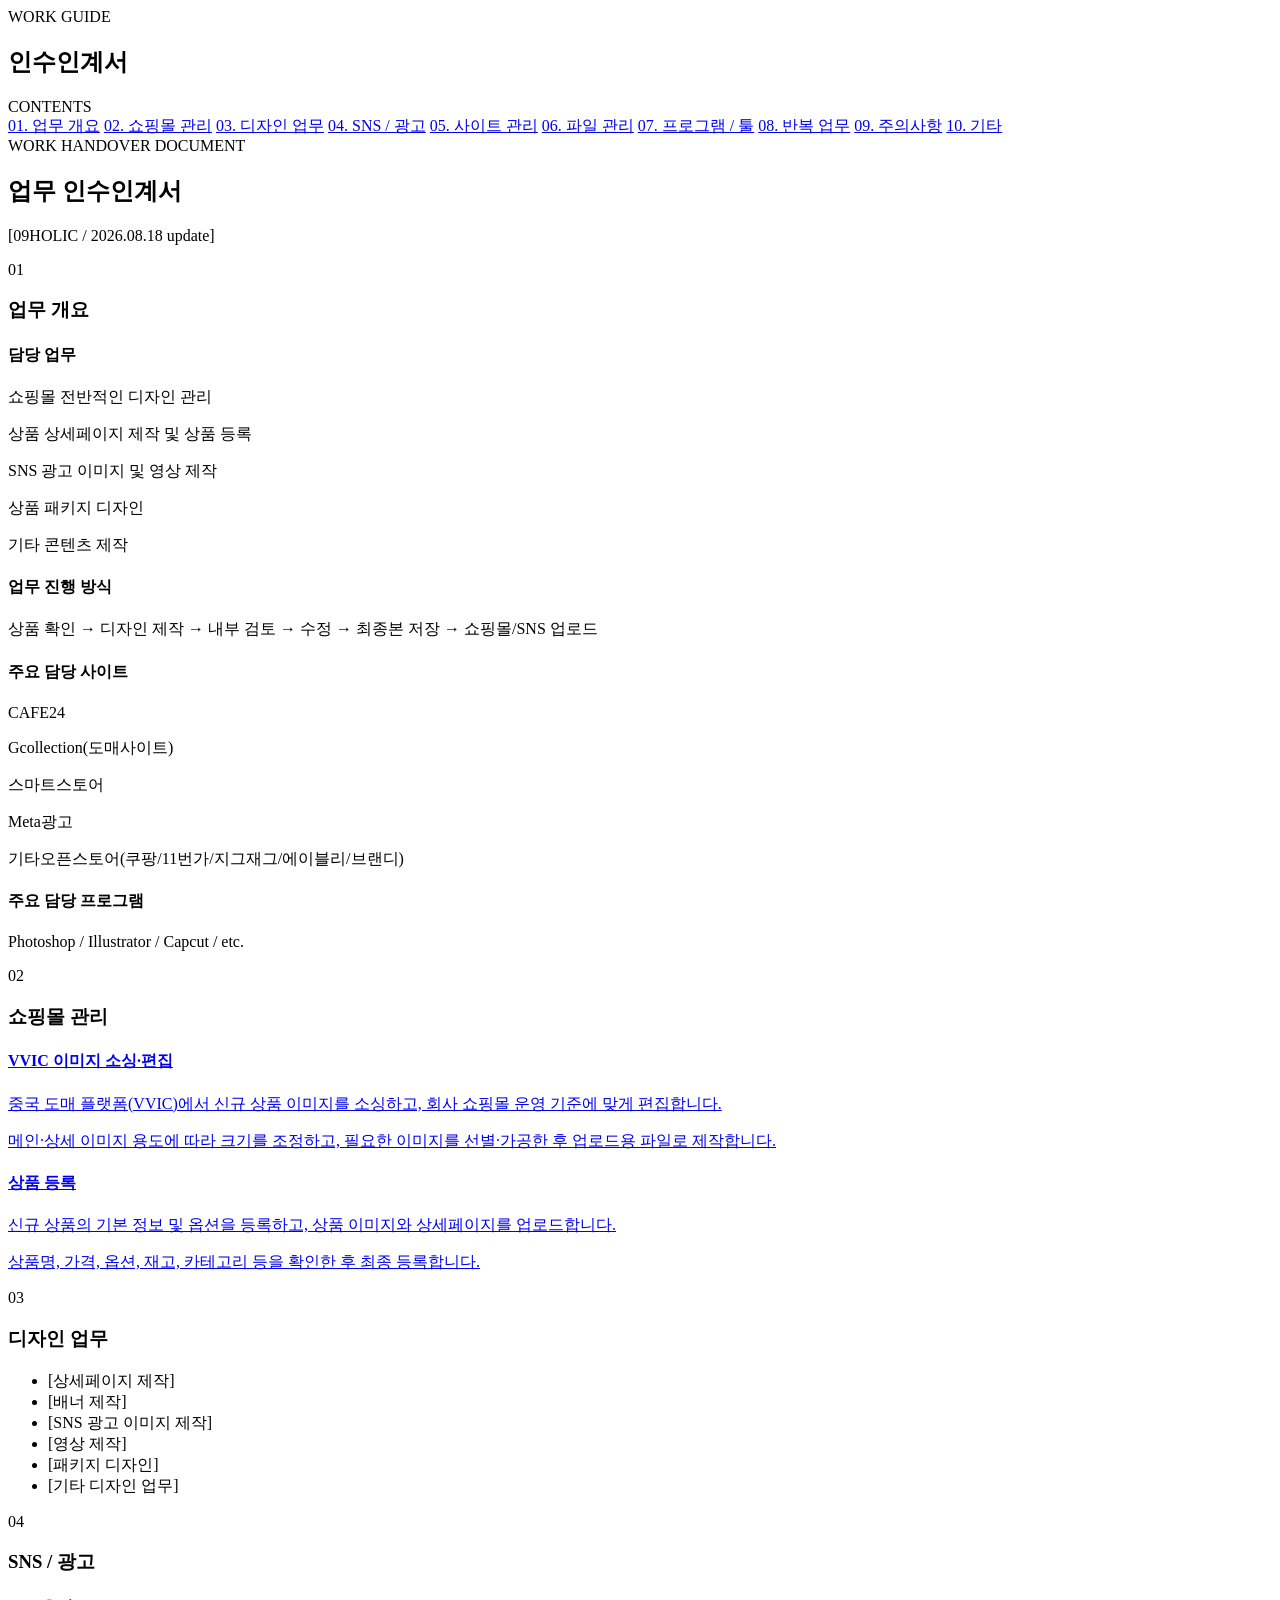
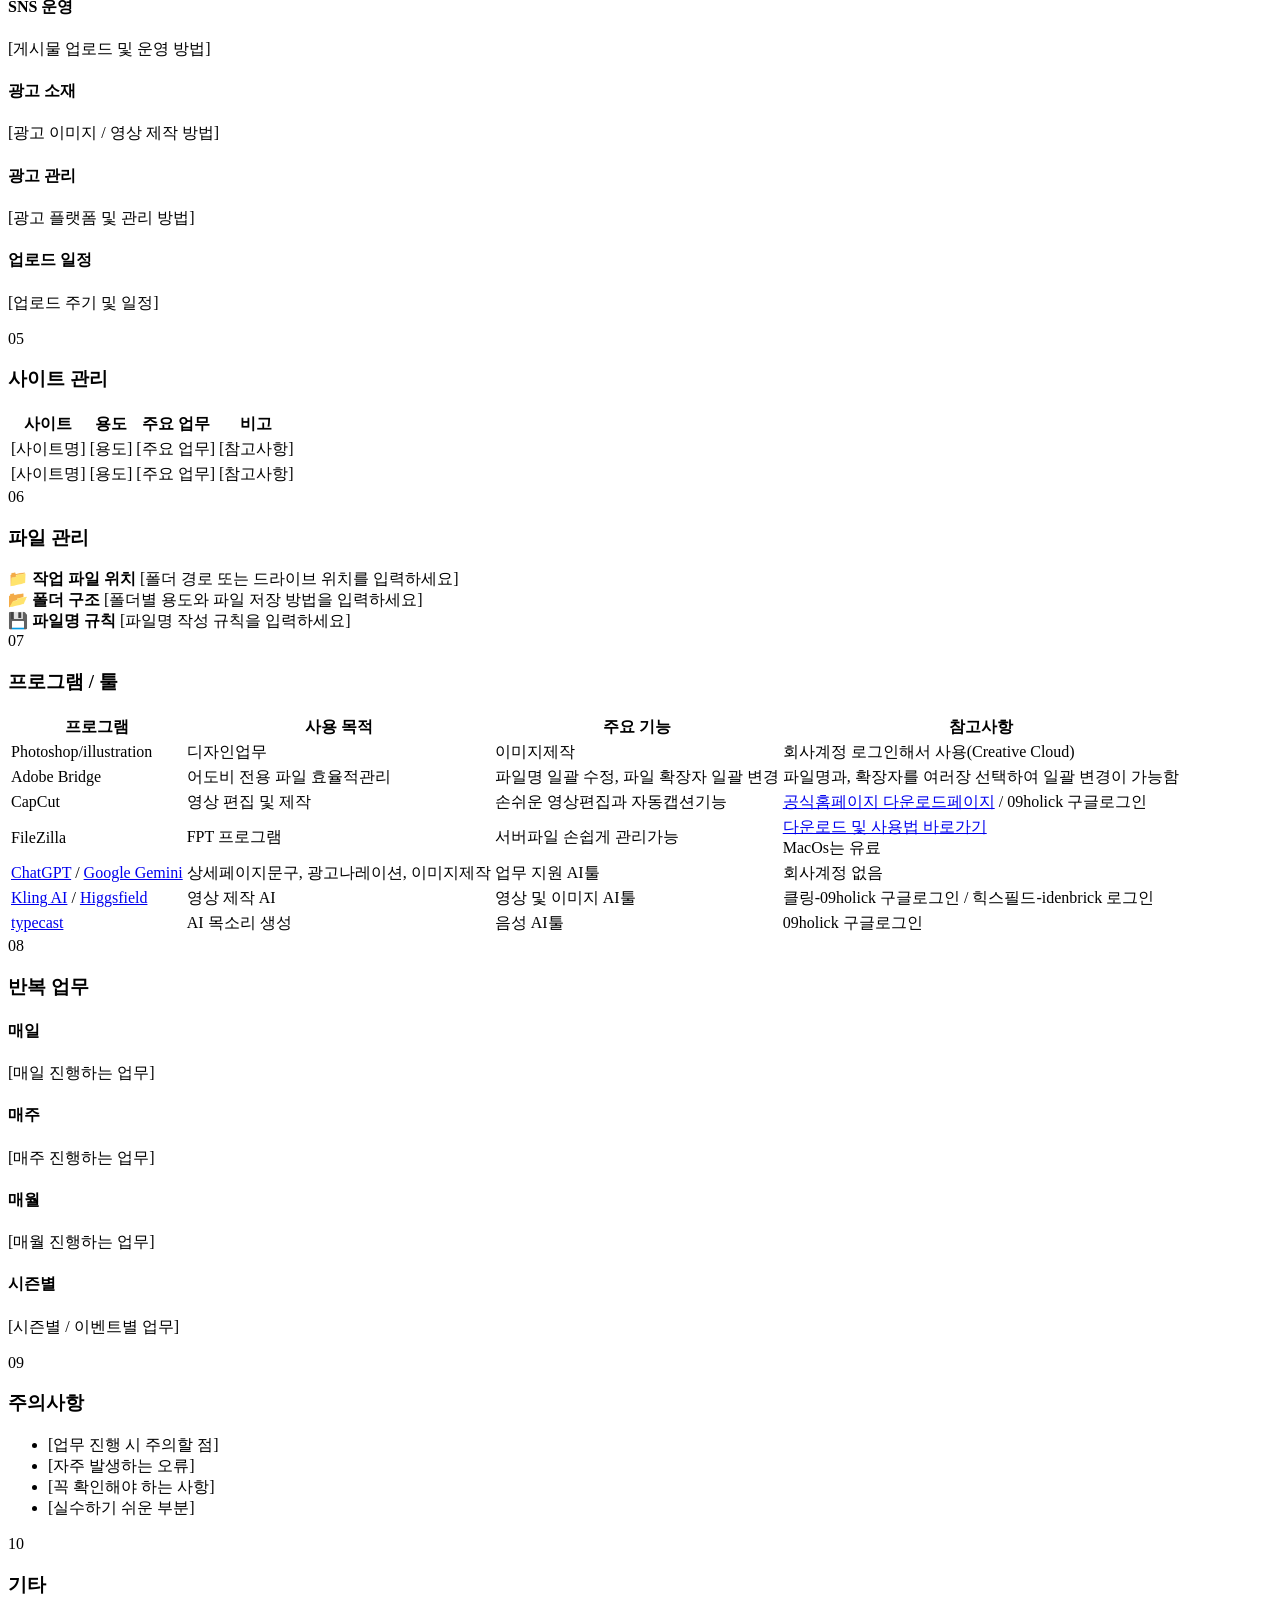
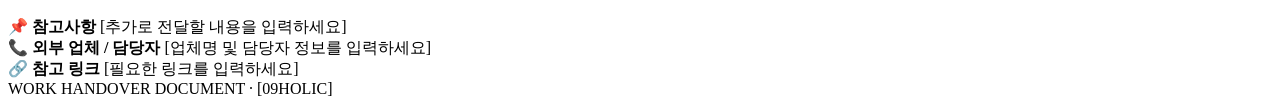
==== index.html @ c2da9ac1 "Add files via upload" ====
<!DOCTYPE html>
<html lang="ko">

<head>
    <meta charset="UTF-8">
    <meta name="viewport" content="width=device-width, initial-scale=1.0">
    <title>Web design 업무 인수인계서</title>
    <!-- 프리텐다드 폰트css -->
    <link rel="stylesheet" href="./css/pretendard-subset.css">
    <link rel="stylesheet" href="./css/pretendard.css">
    <!-- font-css -->
    <link rel="stylesheet" href="./css/style.css">
</head>

<body>
    <div class="layout">
        <!-- =========================사이드바========================== -->
        <aside class="sidebar">
            <div class="sidebar-logo">
                <div class="small">WORK GUIDE</div>
                <h1>인수인계서</h1>
            </div>
            <div class="menu-title">CONTENTS</div>
            <nav>
                <a href="#overview">01. 업무 개요</a>
                <a href="#shopping">02. 쇼핑몰 관리</a>
                <a href="#design">03. 디자인 업무</a>
                <a href="#sns">04. SNS / 광고</a>
                <a href="#website">05. 사이트 관리</a>
                <a href="#files">06. 파일 관리</a>
                <a href="#tools">07. 프로그램 / 툴</a>
                <a href="#routine">08. 반복 업무</a>
                <a href="#notice">09. 주의사항</a>
                <a href="#etc">10. 기타</a>
            </nav>
        </aside>
        <!-- =========================메인 콘텐츠========================== -->
        <main class="main">

            <!-- HEADER -->
            <div class="hero">
                <div class="label">WORK HANDOVER DOCUMENT</div>

                <h2>업무 인수인계서</h2>

                <p>
                    [09HOLIC / 2026.08.18 update]
                </p>
            </div>


            <!-- 01 업무 개요 -->
            <section id="overview">
                <div class="section-card">

                    <div class="section-number">01</div>
                    <h3>업무 개요</h3>

                    <div class="work-grid">

                        <div class="work-card">
                            <h4>담당 업무</h4>
                            <p>쇼핑몰 전반적인 디자인 관리</p>
                            <p>상품 상세페이지 제작 및 상품 등록</p>
                            <p>SNS 광고 이미지 및 영상 제작</p>
                            <p>상품 패키지 디자인</p>
                            <p>기타 콘텐츠 제작</p>
                        </div>

                        <div class="work-card">
                            <h4>업무 진행 방식</h4>
                            <p>상품 확인 → 디자인 제작 → 내부 검토 → 수정 → 최종본 저장 → 쇼핑몰/SNS 업로드</p>
                        </div>

                        <div class="work-card">
                            <h4>주요 담당 사이트</h4>
                            <p>CAFE24</p>
                            <p>Gcollection(도매사이트)</p>
                            <p>스마트스토어</p>
                            <p>Meta광고</p>
                            <p>기타오픈스토어(쿠팡/11번가/지그재그/에이블리/브랜디)</p>
                        </div>

                        <div class="work-card">
                            <h4>주요 담당 프로그램</h4>
                            <p>Photoshop / Illustrator / Capcut / etc.</p>
                        </div>

                    </div>

                </div>
            </section>


            <!-- 02 쇼핑몰 관리 -->
            <section id="shopping">
                <div class="section-card">

                    <div class="section-number">02</div>
                    <h3>쇼핑몰 관리</h3>

                    <div class="work-grid">

                        <a class="work-card" href="소싱편집.html">
                            <h4>VVIC 이미지 소싱·편집</h4>
                            <p>중국 도매 플랫폼(VVIC)에서 신규 상품 이미지를 소싱하고, 회사 쇼핑몰 운영 기준에 맞게 편집합니다.</p>
                            <p>메인·상세 이미지 용도에 따라 크기를 조정하고, 필요한 이미지를 선별·가공한 후 업로드용 파일로 제작합니다.</p>

                        </a>

                        <a class="work-card" href="상품등록.html">
                            <h4>상품 등록</h4>
                            <p>신규 상품의 기본 정보 및 옵션을 등록하고, 상품 이미지와 상세페이지를 업로드합니다.</p>
                            <p>상품명, 가격, 옵션, 재고, 카테고리 등을 확인한 후 최종 등록합니다.</p>

                        </a>

                        <!--<a class="work-card" href="상품수정.html">
                            <h4>상품 수정</h4>
                            <p>기존 상품의 상품명, 가격, 옵션, 이미지, 상세페이지 등의 내용을 수정합니다.</p>
                            <p>수정 후 실제 쇼핑몰에서 정상적으로 반영되었는지 확인합니다.</p>
                        </a>

                        <a class="work-card" href="기타쇼핑몰관리.html">
                            <h4>기타 쇼핑몰 관리</h4>
                            <p>쇼핑몰 내 배너, 상품 노출, 카테고리, 기획전 등 전반적인 콘텐츠를 관리합니다.</p>
                            <p>사이트 내 수정사항 발생 시 해당 페이지를 확인하고 필요한 내용을 업데이트합니다.</p>
                        </a>-->

                    </div>

                </div>
            </section>


            <!-- 03 디자인 -->
            <section id="design">
                <div class="section-card">

                    <div class="section-number">03</div>
                    <h3>디자인 업무</h3>

                    <ul>
                        <li>[상세페이지 제작]</li>
                        <li>[배너 제작]</li>
                        <li>[SNS 광고 이미지 제작]</li>
                        <li>[영상 제작]</li>
                        <li>[패키지 디자인]</li>
                        <li>[기타 디자인 업무]</li>
                    </ul>

                </div>
            </section>


            <!-- 04 SNS / 광고 -->
            <section id="sns">
                <div class="section-card">

                    <div class="section-number">04</div>
                    <h3>SNS / 광고</h3>

                    <div class="work-grid">

                        <div class="work-card">
                            <h4>SNS 운영</h4>
                            <p>[게시물 업로드 및 운영 방법]</p>
                        </div>

                        <div class="work-card">
                            <h4>광고 소재</h4>
                            <p>[광고 이미지 / 영상 제작 방법]</p>
                        </div>

                        <div class="work-card">
                            <h4>광고 관리</h4>
                            <p>[광고 플랫폼 및 관리 방법]</p>
                        </div>

                        <div class="work-card">
                            <h4>업로드 일정</h4>
                            <p>[업로드 주기 및 일정]</p>
                        </div>

                    </div>

                </div>
            </section>


            <!-- 05 사이트 관리 -->
            <section id="website">
                <div class="section-card">

                    <div class="section-number">05</div>
                    <h3>사이트 관리</h3>

                    <table>

                        <thead>
                            <tr>
                                <th>사이트</th>
                                <th>용도</th>
                                <th>주요 업무</th>
                                <th>비고</th>
                            </tr>
                        </thead>

                        <tbody>

                            <tr>
                                <td>[사이트명]</td>
                                <td>[용도]</td>
                                <td>[주요 업무]</td>
                                <td>[참고사항]</td>
                            </tr>

                            <tr>
                                <td>[사이트명]</td>
                                <td>[용도]</td>
                                <td>[주요 업무]</td>
                                <td>[참고사항]</td>
                            </tr>

                        </tbody>

                    </table>

                </div>
            </section>


            <!-- 06 파일 관리 -->
            <section id="files">
                <div class="section-card">

                    <div class="section-number">06</div>
                    <h3>파일 관리</h3>

                    <div class="info-box">
                        <strong>📁 작업 파일 위치</strong>
                        [폴더 경로 또는 드라이브 위치를 입력하세요]
                    </div>

                    <div class="info-box">
                        <strong>📂 폴더 구조</strong>
                        [폴더별 용도와 파일 저장 방법을 입력하세요]
                    </div>

                    <div class="info-box">
                        <strong>💾 파일명 규칙</strong>
                        [파일명 작성 규칙을 입력하세요]
                    </div>

                </div>
            </section>


            <!-- 07 프로그램 -->
            <section id="tools">
                <div class="section-card">

                    <div class="section-number">07</div>
                    <h3>프로그램 / 툴</h3>

                    <table>

                        <thead>
                            <tr>
                                <th>프로그램</th>
                                <th>사용 목적</th>
                                <th>주요 기능</th>
                                <th>참고사항</th>
                            </tr>
                        </thead>

                        <tbody>

                            <tr>
                                <td>Photoshop/illustration</td>
                                <td>디자인업무</td>
                                <td>이미지제작</td>
                                <td>회사계정 로그인해서 사용(Creative Cloud)</td>
                            </tr>

                            <tr>
                                <td>Adobe Bridge</td>
                                <td>어도비 전용 파일 효율적관리</td>
                                <td>파일명 일괄 수정, 파일 확장자 일괄 변경</td>
                                <td>파일명과, 확장자를 여러장 선택하여 일괄 변경이 가능함</td>
                            </tr>

                            <tr>
                                <td>CapCut</td>
                                <td>영상 편집 및 제작</td>
                                <td>손쉬운 영상편집과 자동캡션기능</td>
                                <td><a title="다운로드페이지" target="_blank" rel="noopener"
                                        href="https://www.capcut.com/ko-kr/tools/desktop-video-editor">공식홈페이지
                                        다운로드페이지</a> / 09holick 구글로그인</td>
                            </tr>

                            <tr>
                                <td>FileZilla</td>
                                <td>FPT 프로그램</td>
                                <td>서버파일 손쉽게 관리가능</td>
                                <td><a title="바로가기" target="_blank" rel="noopener"
                                        href="https://manual.dothome.co.kr/manual/info/87">다운로드 및 사용법 바로가기</a><br>MacOs는
                                    유료</td>
                            </tr>

                            <tr>
                                <td><a title="바로가기" target="_blank" rel="noopener"
                                        href="https://chatgpt.com/">ChatGPT</a> / <a title="바로가기" target="_blank"
                                        rel="noopener" href="https://gemini.google.com/app?hl=ko">Google Gemini</a></td>
                                <td>상세페이지문구, 광고나레이션, 이미지제작</td>
                                <td>업무 지원 AI툴</td>
                                <td>회사계정 없음</td>
                            </tr>

                            <tr>
                                <td><a title="바로가기" target="_blank" rel="noopener" href="https://kling.ai/">Kling AI</a>
                                    / <a title="바로가기" target="_blank" rel="noopener"
                                        href="https://higgsfield.ai/">Higgsfield</a></td>
                                <td>영상 제작 AI</td>
                                <td>영상 및 이미지 AI툴</td>
                                <td>클링-09holick 구글로그인 / 힉스필드-idenbrick 로그인</td>
                            </tr>
                            <tr>
                                <td><a title="바로가기" target="_blank" rel="noopener" href="https://studio.typecast.ai/">typecast</a></td>
                                <td>AI 목소리 생성</td>
                                <td>음성 AI툴</td>
                                <td>09holick 구글로그인</td>
                            </tr>
                        </tbody>

                    </table>

                </div>
            </section>


            <!-- 08 반복 업무 -->
            <section id="routine">
                <div class="section-card">

                    <div class="section-number">08</div>
                    <h3>반복 업무</h3>

                    <div class="work-grid">

                        <div class="work-card">
                            <h4>매일</h4>
                            <p>[매일 진행하는 업무]</p>
                        </div>

                        <div class="work-card">
                            <h4>매주</h4>
                            <p>[매주 진행하는 업무]</p>
                        </div>

                        <div class="work-card">
                            <h4>매월</h4>
                            <p>[매월 진행하는 업무]</p>
                        </div>

                        <div class="work-card">
                            <h4>시즌별</h4>
                            <p>[시즌별 / 이벤트별 업무]</p>
                        </div>

                    </div>

                </div>
            </section>


            <!-- 09 주의사항 -->
            <section id="notice">
                <div class="section-card">

                    <div class="section-number">09</div>
                    <h3>주의사항</h3>

                    <ul>
                        <li>[업무 진행 시 주의할 점]</li>
                        <li>[자주 발생하는 오류]</li>
                        <li>[꼭 확인해야 하는 사항]</li>
                        <li>[실수하기 쉬운 부분]</li>
                    </ul>

                </div>
            </section>


            <!-- 10 기타 -->
            <section id="etc">
                <div class="section-card">

                    <div class="section-number">10</div>
                    <h3>기타</h3>

                    <div class="info-box">
                        <strong>📌 참고사항</strong>
                        [추가로 전달할 내용을 입력하세요]
                    </div>

                    <div class="info-box">
                        <strong>📞 외부 업체 / 담당자</strong>
                        [업체명 및 담당자 정보를 입력하세요]
                    </div>

                    <div class="info-box">
                        <strong>🔗 참고 링크</strong>
                        [필요한 링크를 입력하세요]
                    </div>

                </div>
            </section>


            <footer>
                WORK HANDOVER DOCUMENT · [09HOLIC]
            </footer>

        </main>
    </div>

    <div class="board">

    </div>
</body>

</html>
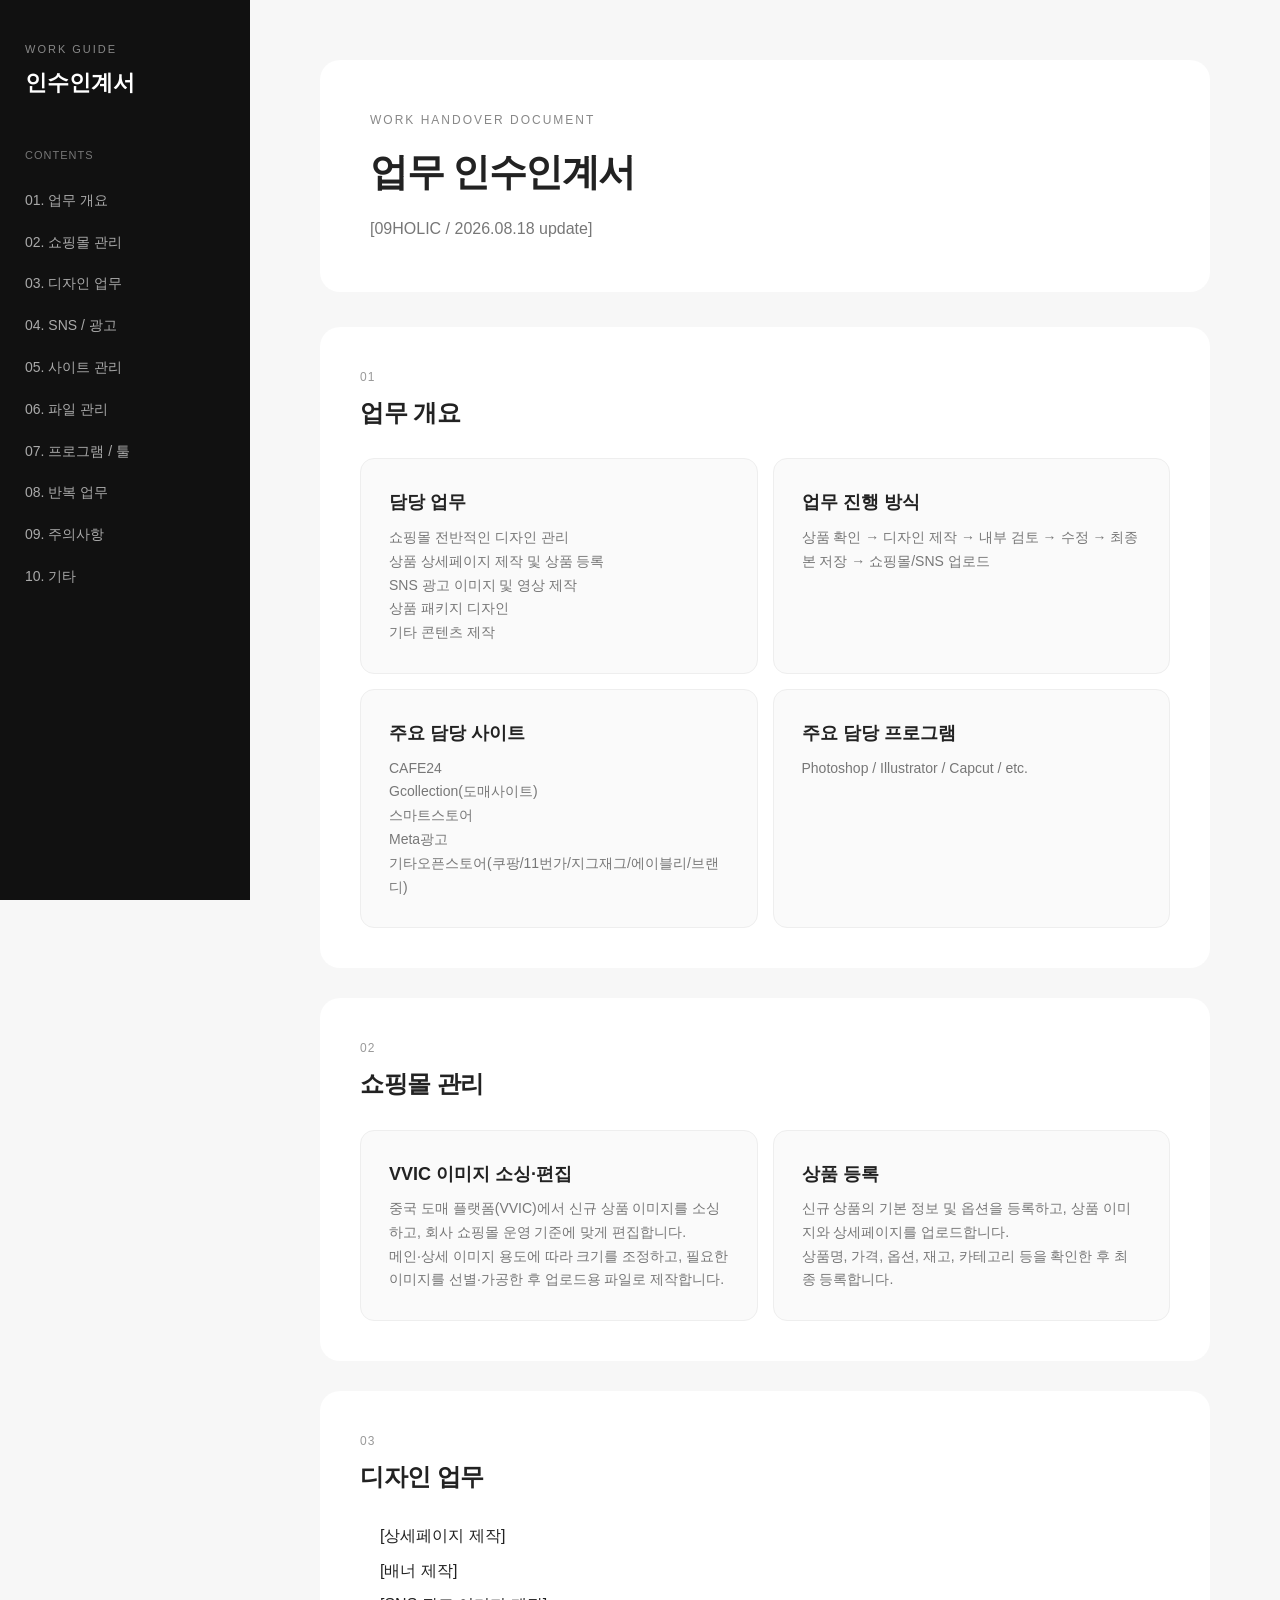
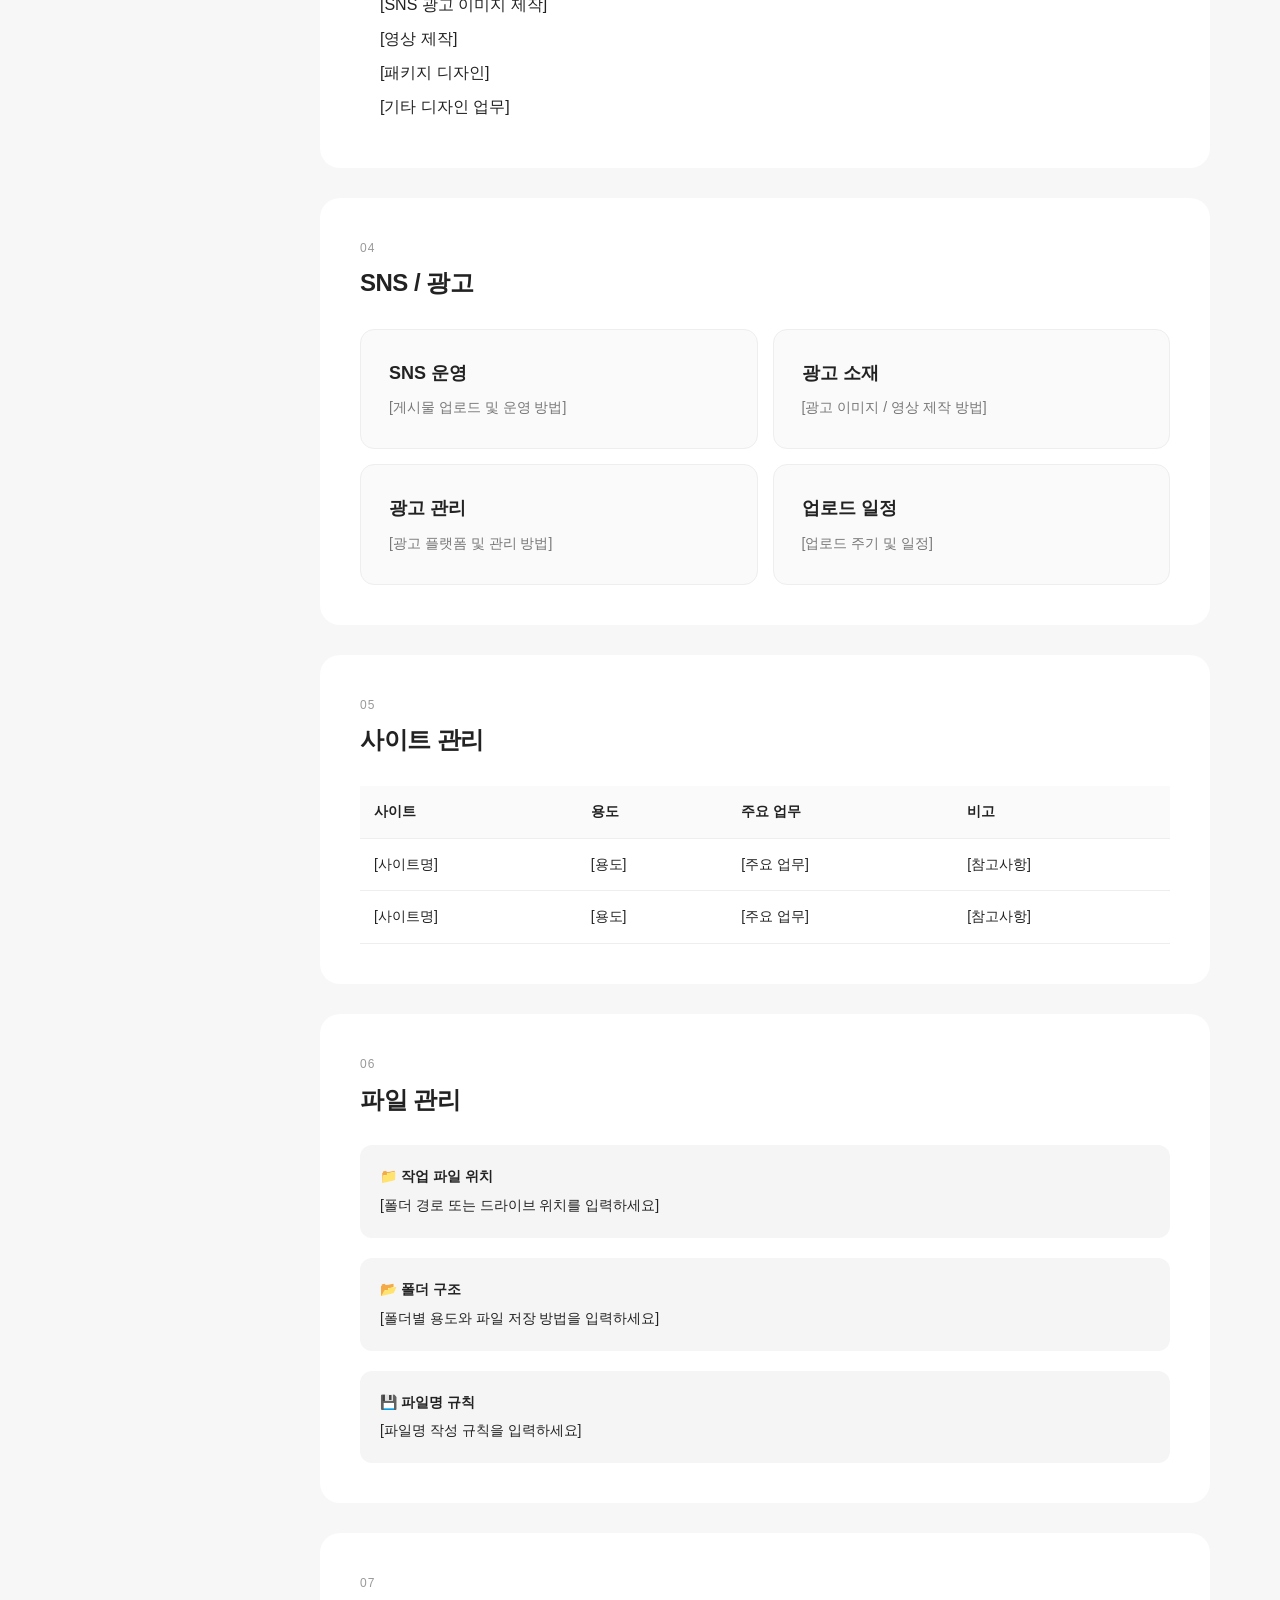
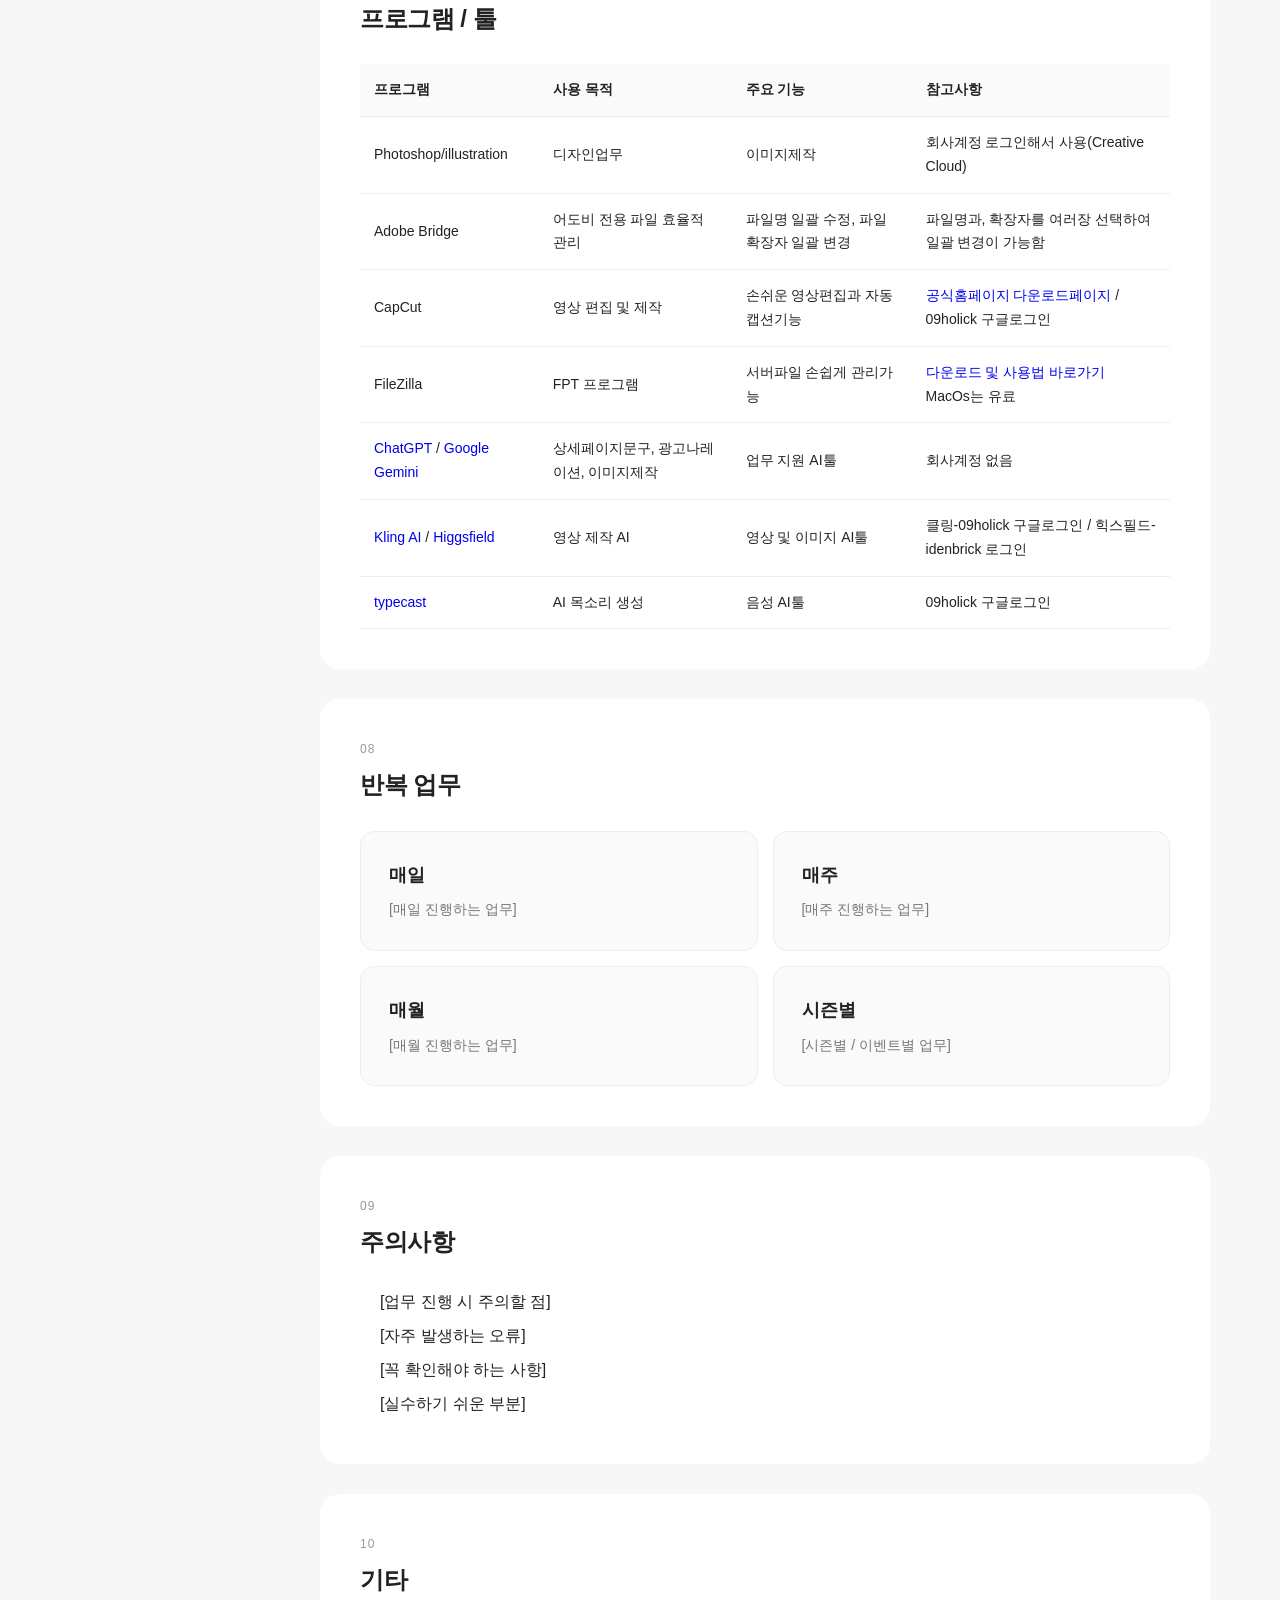
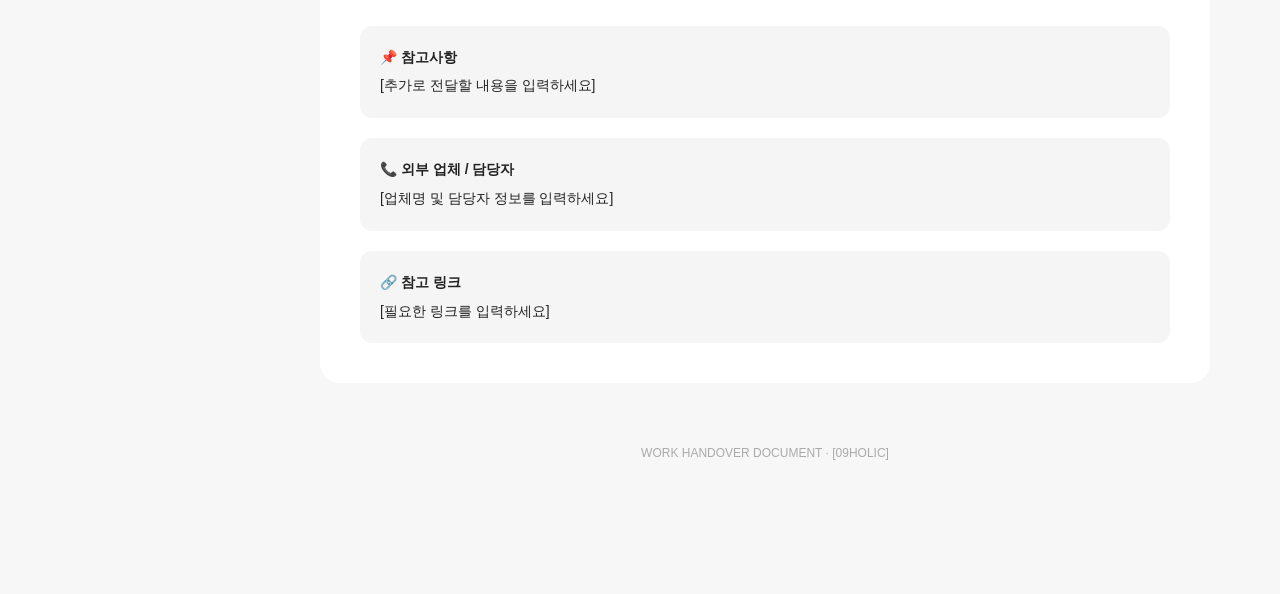
==== commit a031a941: "Add files via upload" ====
--- a/index.html
+++ b/index.html
@@ -101,14 +101,14 @@
 
                     <div class="work-grid">
 
-                        <a class="work-card" href="소싱편집.html">
+                        <a class="work-card" href="Sourcing.html">
                             <h4>VVIC 이미지 소싱·편집</h4>
                             <p>중국 도매 플랫폼(VVIC)에서 신규 상품 이미지를 소싱하고, 회사 쇼핑몰 운영 기준에 맞게 편집합니다.</p>
                             <p>메인·상세 이미지 용도에 따라 크기를 조정하고, 필요한 이미지를 선별·가공한 후 업로드용 파일로 제작합니다.</p>
 
                         </a>
 
-                        <a class="work-card" href="상품등록.html">
+                        <a class="work-card" href="Upload.html">
                             <h4>상품 등록</h4>
                             <p>신규 상품의 기본 정보 및 옵션을 등록하고, 상품 이미지와 상세페이지를 업로드합니다.</p>
                             <p>상품명, 가격, 옵션, 재고, 카테고리 등을 확인한 후 최종 등록합니다.</p>
--- a/css/pretendard-subset.css
+++ b/css/pretendard-subset.css
@@ -0,0 +1,71 @@
+/*
+Copyright (c) 2021 Kil Hyung-jin, with Reserved Font Name Pretendard.
+https://github.com/orioncactus/pretendard
+
+This Font Software is licensed under the SIL Open Font License, Version 1.1.
+This license is copied below, and is also available with a FAQ at:
+http://scripts.sil.org/OFL
+*/
+
+@font-face {
+	font-family: 'Pretendard';
+	font-weight: 900;
+	font-display: swap;
+	src: local('Pretendard Black'), url('./woff2-subset/Pretendard-Black.subset.woff2') format('woff2'), url('./woff-subset/Pretendard-Black.subset.woff') format('woff');
+}
+
+@font-face {
+	font-family: 'Pretendard';
+	font-weight: 800;
+	font-display: swap;
+	src: local('Pretendard ExtraBold'), url('./woff2-subset/Pretendard-ExtraBold.subset.woff2') format('woff2'), url('./woff-subset/Pretendard-ExtraBold.subset.woff') format('woff');
+}
+
+@font-face {
+	font-family: 'Pretendard';
+	font-weight: 700;
+	font-display: swap;
+	src: local('Pretendard Bold'), url('./woff2-subset/Pretendard-Bold.subset.woff2') format('woff2'), url('./woff-subset/Pretendard-Bold.subset.woff') format('woff');
+}
+
+@font-face {
+	font-family: 'Pretendard';
+	font-weight: 600;
+	font-display: swap;
+	src: local('Pretendard SemiBold'), url('./woff2-subset/Pretendard-SemiBold.subset.woff2') format('woff2'), url('./woff-subset/Pretendard-SemiBold.subset.woff') format('woff');
+}
+
+@font-face {
+	font-family: 'Pretendard';
+	font-weight: 500;
+	font-display: swap;
+	src: local('Pretendard Medium'), url('./woff2-subset/Pretendard-Medium.subset.woff2') format('woff2'), url('./woff-subset/Pretendard-Medium.subset.woff') format('woff');
+}
+
+@font-face {
+	font-family: 'Pretendard';
+	font-weight: 400;
+	font-display: swap;
+	src: local('Pretendard Regular'), url('./woff2-subset/Pretendard-Regular.subset.woff2') format('woff2'), url('./woff-subset/Pretendard-Regular.subset.woff') format('woff');
+}
+
+@font-face {
+	font-family: 'Pretendard';
+	font-weight: 300;
+	font-display: swap;
+	src: local('Pretendard Light'), url('./woff2-subset/Pretendard-Light.subset.woff2') format('woff2'), url('./woff-subset/Pretendard-Light.subset.woff') format('woff');
+}
+
+@font-face {
+	font-family: 'Pretendard';
+	font-weight: 200;
+	font-display: swap;
+	src: local('Pretendard ExtraLight'), url('./woff2-subset/Pretendard-ExtraLight.subset.woff2') format('woff2'), url('./woff-subset/Pretendard-ExtraLight.subset.woff') format('woff');
+}
+
+@font-face {
+	font-family: 'Pretendard';
+	font-weight: 100;
+	font-display: swap;
+	src: local('Pretendard Thin'), url('./woff2-subset/Pretendard-Thin.subset.woff2') format('woff2'), url('./woff-subset/Pretendard-Thin.subset.woff') format('woff');
+}
--- a/css/pretendard.css
+++ b/css/pretendard.css
@@ -0,0 +1,71 @@
+/*
+Copyright (c) 2021 Kil Hyung-jin, with Reserved Font Name Pretendard.
+https://github.com/orioncactus/pretendard
+
+This Font Software is licensed under the SIL Open Font License, Version 1.1.
+This license is copied below, and is also available with a FAQ at:
+http://scripts.sil.org/OFL
+*/
+
+@font-face {
+	font-family: 'Pretendard';
+	font-weight: 900;
+	font-display: swap;
+	src: local('Pretendard Black'), url('./woff2/Pretendard-Black.woff2') format('woff2'), url('./woff/Pretendard-Black.woff') format('woff');
+}
+
+@font-face {
+	font-family: 'Pretendard';
+	font-weight: 800;
+	font-display: swap;
+	src: local('Pretendard ExtraBold'), url('./woff2/Pretendard-ExtraBold.woff2') format('woff2'), url('./woff/Pretendard-ExtraBold.woff') format('woff');
+}
+
+@font-face {
+	font-family: 'Pretendard';
+	font-weight: 700;
+	font-display: swap;
+	src: local('Pretendard Bold'), url('./woff2/Pretendard-Bold.woff2') format('woff2'), url('./woff/Pretendard-Bold.woff') format('woff');
+}
+
+@font-face {
+	font-family: 'Pretendard';
+	font-weight: 600;
+	font-display: swap;
+	src: local('Pretendard SemiBold'), url('./woff2/Pretendard-SemiBold.woff2') format('woff2'), url('./woff/Pretendard-SemiBold.woff') format('woff');
+}
+
+@font-face {
+	font-family: 'Pretendard';
+	font-weight: 500;
+	font-display: swap;
+	src: local('Pretendard Medium'), url('./woff2/Pretendard-Medium.woff2') format('woff2'), url('./woff/Pretendard-Medium.woff') format('woff');
+}
+
+@font-face {
+	font-family: 'Pretendard';
+	font-weight: 400;
+	font-display: swap;
+	src: local('Pretendard Regular'), url('./woff2/Pretendard-Regular.woff2') format('woff2'), url('./woff/Pretendard-Regular.woff') format('woff');
+}
+
+@font-face {
+	font-family: 'Pretendard';
+	font-weight: 300;
+	font-display: swap;
+	src: local('Pretendard Light'), url('./woff2/Pretendard-Light.woff2') format('woff2'), url('./woff/Pretendard-Light.woff') format('woff');
+}
+
+@font-face {
+	font-family: 'Pretendard';
+	font-weight: 200;
+	font-display: swap;
+	src: local('Pretendard ExtraLight'), url('./woff2/Pretendard-ExtraLight.woff2') format('woff2'), url('./woff/Pretendard-ExtraLight.woff') format('woff');
+}
+
+@font-face {
+	font-family: 'Pretendard';
+	font-weight: 100;
+	font-display: swap;
+	src: local('Pretendard Thin'), url('./woff2/Pretendard-Thin.woff2') format('woff2'), url('./woff/Pretendard-Thin.woff') format('woff');
+}
--- a/css/style.css
+++ b/css/style.css
@@ -0,0 +1,336 @@
+* {
+    margin: 0;
+    padding: 0;
+    box-sizing: border-box;
+}
+
+ul {
+    list-style: none;
+}
+
+a {
+    text-decoration: none;
+}
+
+html {
+    scroll-behavior: smooth;
+}
+
+body {
+    margin: 0;
+    font-family: -apple-system, BlinkMacSystemFont, "Pretendard",
+        "Noto Sans KR", sans-serif;
+    background: #f7f7f7;
+    color: #222;
+    line-height: 1.7;
+}
+
+/* 전체 레이아웃 */
+.layout {
+    display: flex;
+    min-height: 100vh;
+}
+
+/* 사이드바 */
+.sidebar {
+    position: fixed;
+    width: 250px;
+    height: 100vh;
+    padding: 40px 25px;
+    background: #111;
+    color: #fff;
+    overflow-y: auto;
+}
+
+.sidebar-logo {
+    margin-bottom: 45px;
+}
+
+.sidebar-logo .small {
+    font-size: 11px;
+    letter-spacing: 2px;
+    color: #888;
+}
+
+.sidebar-logo h1 {
+    margin: 5px 0 0;
+    font-size: 22px;
+    font-weight: 600;
+}
+
+.menu-title {
+    margin-bottom: 15px;
+    font-size: 11px;
+    color: #777;
+    letter-spacing: 1px;
+}
+
+.sidebar nav a {
+    display: block;
+    padding: 9px 0;
+    color: #aaa;
+    text-decoration: none;
+    font-size: 14px;
+    transition: 0.2s;
+}
+
+.sidebar nav a:hover {
+    color: #fff;
+    padding-left: 5px;
+}
+
+/* 메인 */
+.main {
+    margin-left: 250px;
+    width: calc(100% - 250px);
+    padding: 60px 70px 100px;
+}
+
+/* 헤더 */
+.hero {
+    padding: 50px;
+    margin-bottom: 35px;
+    background: #fff;
+    border-radius: 20px;
+}
+
+.hero .label {
+    font-size: 12px;
+    letter-spacing: 2px;
+    color: #888;
+}
+
+.hero h2 {
+    margin: 10px 0;
+    font-size: 38px;
+    font-weight: 700;
+    letter-spacing: -1.5px;
+}
+
+.hero p {
+    margin: 0;
+    color: #777;
+}
+
+/* 섹션 */
+section {
+    margin-bottom: 30px;
+    scroll-margin-top: 30px;
+}
+
+.section-card {
+    padding: 40px;
+    background: #fff;
+    border-radius: 20px;
+    margin-bottom: 30px;
+}
+
+.section-number {
+    margin-bottom: 5px;
+    font-size: 12px;
+    color: #999;
+    letter-spacing: 1px;
+}
+
+.section-card h3 {
+    margin: 0 0 25px;
+    font-size: 24px;
+    letter-spacing: -0.5px;
+}
+
+.section-card h3>span.h_span {
+    display: block;
+    color: #333;
+    font-size: 14px;
+    font-weight: 300;
+}
+
+.section-card-inner {
+    box-sizing: border-box;
+}
+
+.section-card-inner a img,
+.section-card-inner img {
+    max-width: stretch;
+    display: block;
+    margin: 0 auto;
+}
+
+.section-card-inner a img.popup,
+.section-card-inner img.popup {
+    width: 1000px;
+}
+
+.section-card-inner>p {
+    display: block;
+    text-align: center;
+    margin-bottom: 50px;
+    font-size: 15px;
+    font-weight: 300;
+}
+
+.section-card-inner>p span.comment {
+    font-size: 13px;
+    color: #666;
+}
+
+.section-card-inner>p span.highligh {
+    color: #b40e19;
+    font-weight: 600;
+}
+
+.section-card-inner>h4 {
+    display: block;
+    text-align: center;
+    margin-top: 10px;
+    font-size: 20px;
+    font-weight: 600;
+}
+
+/* 업무 카드 */
+.work-grid {
+    display: grid;
+    grid-template-columns: repeat(2, 1fr);
+    gap: 15px;
+}
+
+.work-card {
+    padding: 22px;
+    border: 1px solid #eee;
+    border-radius: 12px;
+    background: #fafafa;
+}
+
+.work-card h4 {
+    margin: 0 0 8px;
+    font-size: 16px;
+}
+
+.work-card p {
+    margin: 0;
+    color: #777;
+    font-size: 14px;
+}
+
+/* 리스트 */
+ul {
+    margin: 0;
+    padding-left: 20px;
+}
+
+li {
+    margin-bottom: 7px;
+}
+
+/* 정보 박스 */
+.info-box {
+    margin-top: 20px;
+    padding: 20px;
+    border-radius: 12px;
+    background: #f5f5f5;
+    font-size: 14px;
+}
+
+.info-box strong {
+    display: block;
+    margin-bottom: 5px;
+}
+
+/* 표 */
+table {
+    width: 100%;
+    border-collapse: collapse;
+    font-size: 14px;
+}
+
+th,
+td {
+    padding: 14px;
+    border-bottom: 1px solid #eee;
+    text-align: left;
+}
+
+th {
+    background: #fafafa;
+    font-weight: 600;
+}
+
+/* 푸터 */
+footer {
+    padding: 30px 0;
+    text-align: center;
+    color: #aaa;
+    font-size: 12px;
+}
+
+/* 모바일 */
+@media (max-width: 800px) {
+    .sidebar {
+        position: relative;
+        width: 100%;
+        height: auto;
+    }
+
+    .layout {
+        display: block;
+    }
+
+    .main {
+        margin-left: 0;
+        width: 100%;
+        padding: 30px 20px;
+    }
+
+    .work-grid {
+        grid-template-columns: 1fr;
+    }
+
+    .hero {
+        padding: 30px;
+    }
+
+    .hero h2 {
+        font-size: 28px;
+    }
+}
+
+
+.work-grid {
+    display: grid;
+    grid-template-columns: repeat(2, 1fr);
+    gap: 15px
+}
+
+.work-card {
+    display: block;
+    padding: 28px;
+    text-decoration: none;
+    color: #222;
+    border: 1px solid #eee;
+    border-radius: 14px;
+    background: #fafafa;
+    transition: .2s
+}
+
+.work-card:hover {
+    transform: translateY(-2px);
+    background: #fff;
+    box-shadow: 0 8px 25px rgba(0, 0, 0, .05)
+}
+
+.work-card h4 {
+    margin: 0 0 8px;
+    font-size: 18px
+}
+
+.work-card p {
+    margin: 0;
+    color: #777;
+    font-size: 14px
+}
+
+@media(max-width:800px) {
+    .work-grid {
+        grid-template-columns: 1fr
+    }
+}
